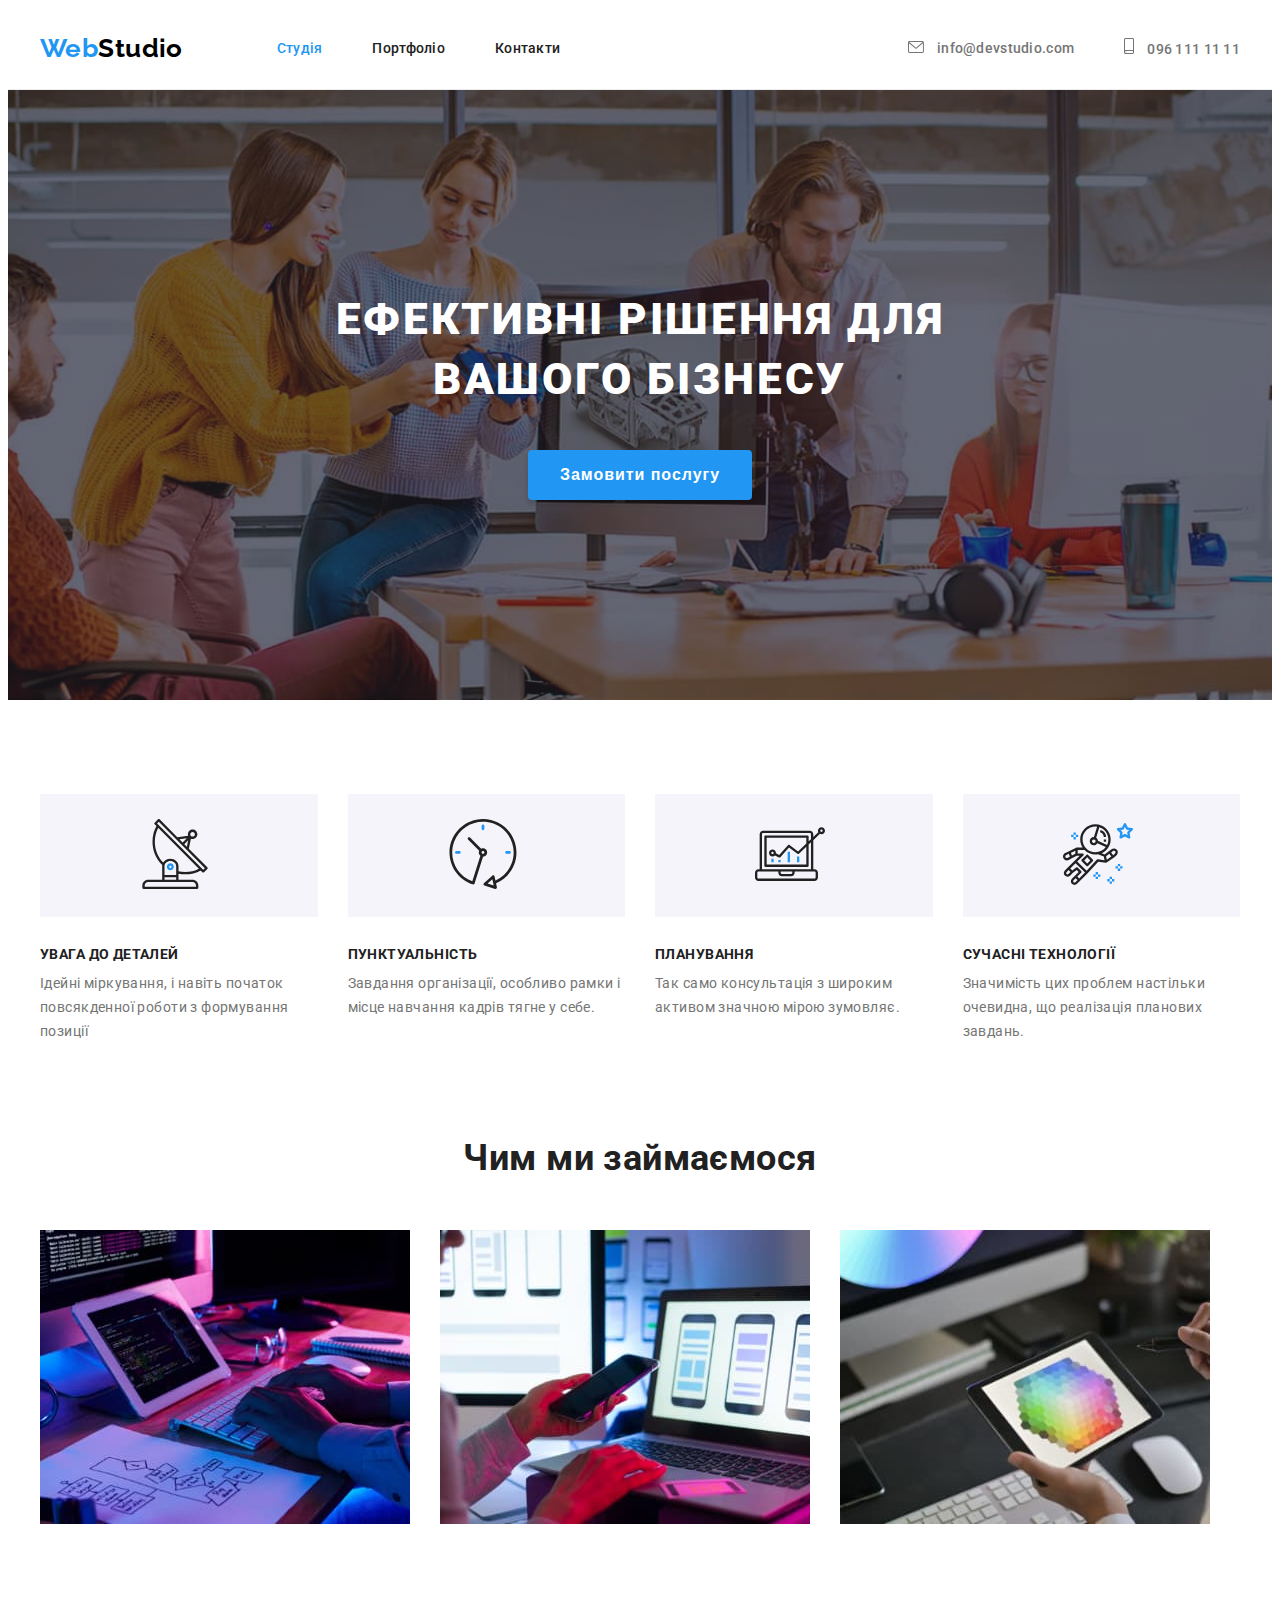
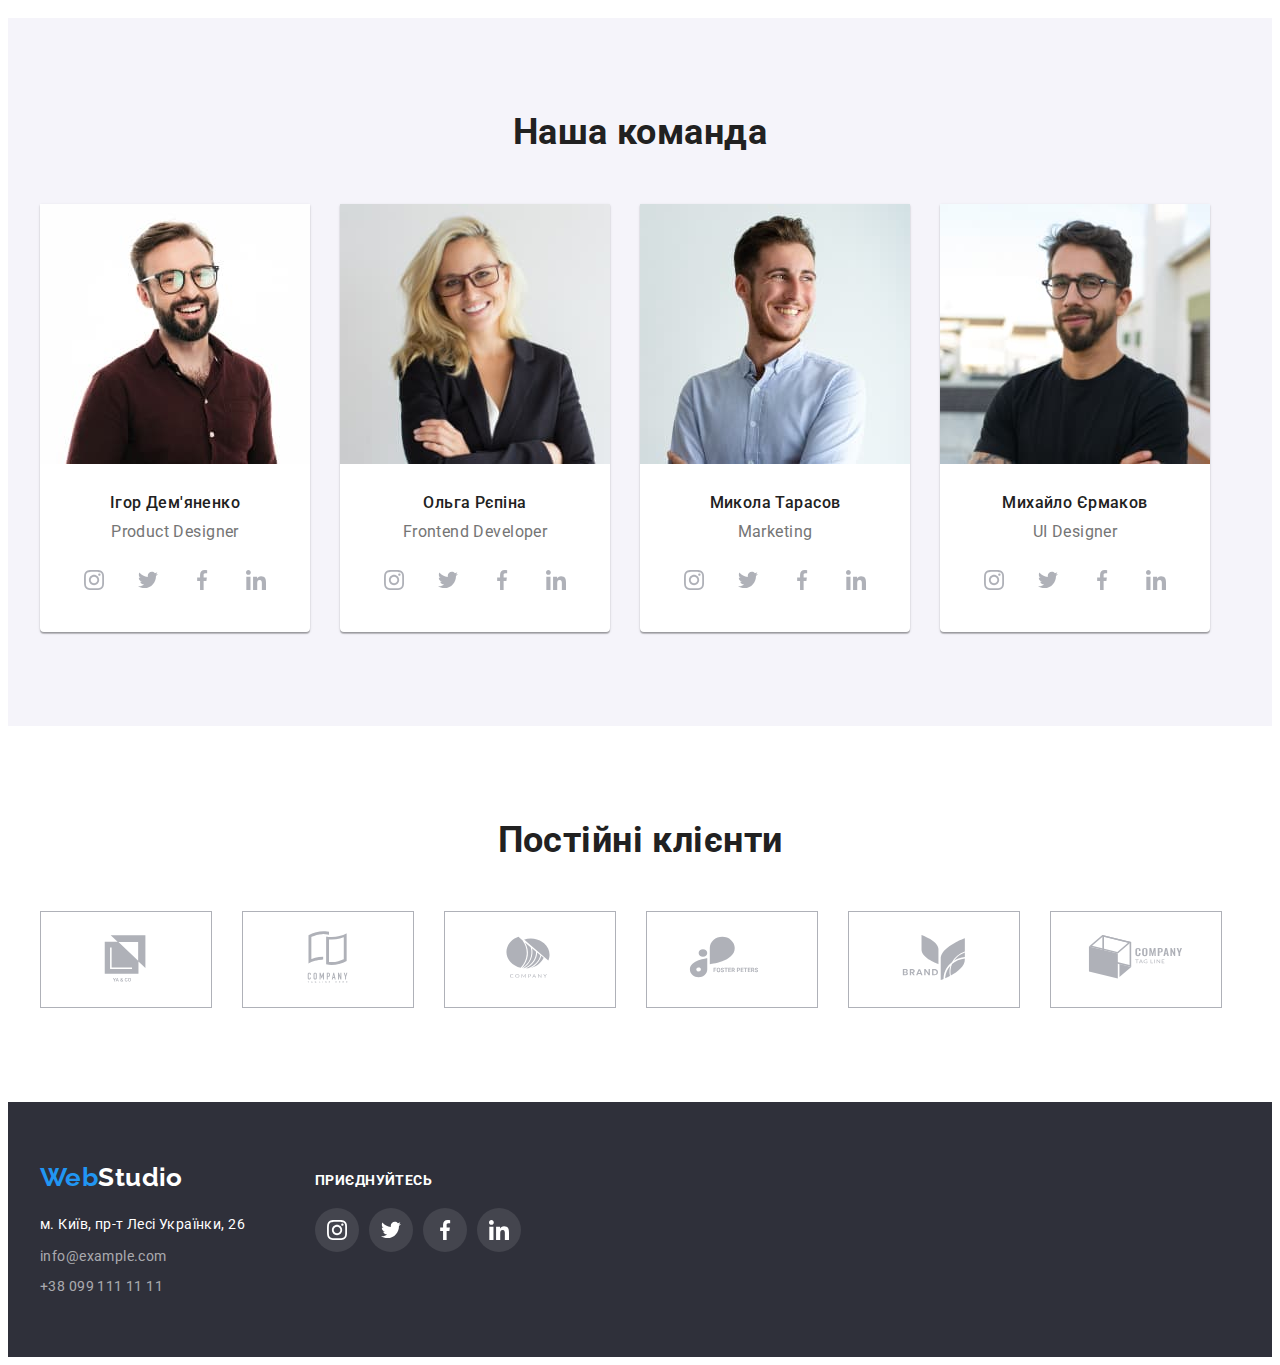
==== index.html @ a6b30263 "hw-4" ====
<!DOCTYPE html>
<html lang="uk">
  <head>
    <meta charset="UTF-8" />
    <meta http-equiv="X-UA-Compatible" content="IE=edge" />
    <meta name="viewport" content="width=device-width, initial-scale=1.0" />
    <!--fonts-raleway-roboto----------------->
    <link rel="preconnect" href="https://fonts.googleapis.com" />
    <link rel="preconnect" href="https://fonts.gstatic.com" crossorigin />
    <link
      href="https://fonts.googleapis.com/css2?family=Oleo+Script:wght@400;700&family=Raleway:wght@700&family=Roboto:wght@400;500;700;900&display=swap"
      rel="stylesheet"
    />
    <!--fonts-end----------------------------------->
    <!--normalazi----------------------------------->
    <link
      rel="stylesheet"
      href="https://cdnjs.cloudflare.com/ajax/libs/modern-normalize/1.1.0/modern-normalize.min.css"
      integrity="sha512-wpPYUAdjBVSE4KJnH1VR1HeZfpl1ub8YT/NKx4PuQ5NmX2tKuGu6U/JRp5y+Y8XG2tV+wKQpNHVUX03MfMFn9Q=="
      crossorigin="anonymous"
      referrerpolicy="no-referrer"
    />
    <!--normalize-end------------------------------->

    <link rel="stylesheet" href="./CSS/styles.css" />
    <title>WebStudio</title>
  </head>
  <body>
    <!--navigation-section-------------------->
    <header class="header">
      <div class="container header-container">
        <nav class="navigation">
          <!--Logo-------------------->
          <div class="logo-gen">
            <a class="link" href="#"
              ><span class="logo-blue">Web</span
              ><span class="logo">Studio</span></a
            >
          </div>
          <!--menu-buttons------ ------>
          <ul class="nav-list list hover">
            <li class="nav-list-menu">
              <a class="nav-list-item-active" href="./index.html">Студія</a>
            </li>
            <li class="nav-list-menu">
              <a class="nav-list-item" href="./portfolio.html">Портфоліо</a>
            </li>
            <li class="nav-list-menu">
              <a class="nav-list-item" href="#">Контакти</a>
            </li>
          </ul>
        </nav>
        <!--menu-buttons-end-------------------->
        <!--right------------------------------->
        <div class="menu-contact">
          <ul class="nav-list list">
            <li class="nav-list-menu hover">
              <a class="contact-mail" href="mailto:info@devstudio.com">
                <svg class="icon-envelope" width="16" height="12">
                  <use href="./images/icons.svg#envelope"></use>
                </svg>
                info@devstudio.com
              </a>
            </li>

            <li class="nav-list-menu">
              <a class="contact-number" href="tel:+380961111111">
                <svg class="icon-smartphone" width="10" height="16">
                  <use href="./images/icons.svg#smartphone"></use>
                </svg>
                096 111 11 11
              </a>
            </li>
          </ul>
        </div>
        <!--right-end---------------------------->
      </div>
      <!--container-end-->
    </header>

    <!--baner-section-------------->
    <main>
      <section class="banner">
        <div class="container">
          <h1>Ефективні рішення для вашого бізнесу</h1>
          <button type="button">Замовити послугу</button>
        </div>
        <!--container-end-->
      </section>

      <!--benefit-section--------->
      <section class="benefits-main">
        <div class="container">
          <h2 class="hide">Наші переваги</h2>
          <ul class="benefits-header">
            <li class="list benefit-items">
              <div class="icon-benefit-border">
                <svg width="70" height="70">
                  <use href="./images/icons.svg#antenna"></use>
                </svg>
              </div>
              <h3 class="">Увага до деталей</h3>
              <p>
                Ідейні міркування, і навіть початок повсякденної роботи з
                формування позиції
              </p>
            </li>
            <li class="list benefit-items">
              <div class="icon-benefit-border">
                <svg width="70" height="70">
                  <use href="./images/icons.svg#clock"></use>
                </svg>
              </div>
              <h3>Пунктуальність</h3>
              <p>
                Завдання організації, особливо рамки і місце навчання кадрів
                тягне у себе.
              </p>
            </li>
            <li class="list benefit-items">
              <div class="icon-benefit-border">
                <svg width="70" height="70">
                  <use href="./images/icons.svg#diagram"></use>
                </svg>
              </div>
              <h3>Планування</h3>
              <p>
                Так само консультація з широким активом значною мірою зумовляє.
              </p>
            </li>
            <li class="list benefit-items">
              <div class="icon-benefit-border">
                <svg width="70" height="70">
                  <use href="./images/icons.svg#astronaut"></use>
                </svg>
              </div>
              <h3>Сучасні технології</h3>
              <p>
                Значимість цих проблем настільки очевидна, що реалізація
                планових завдань.
              </p>
            </li>
          </ul>
        </div>
        <!--container-end-->
      </section>

      <!--an experience-->
      <section class="experience-main">
        <div class="container">
          <h2>Чим ми займаємося</h2>
          <ul class="img-experience-main list">
            <li class="">
              <img src="./images/coding.jpg" alt="программування" width="370" />
            </li>
            <li>
              <img
                src="./images/mob-dev.jpg"
                alt="розробка мобільних додатків"
                width="370"
              />
            </li>
            <li>
              <img
                src="./images/design-dev.jpg"
                alt="розробка дизайну"
                width="370"
              />
            </li>
          </ul>
        </div>
        <!--container-end-->
      </section>

      <!--our-command-section------>
      <section class="our-command-main">
        <div class="container">
          <h2>Наша команда</h2>
          <ul class="list our-command-card">
            <li class="our-command-persone">
              <!--person-1------------------>
              <img
                src="./images/igor-demyanenko.jpg"
                alt="Дизайнер"
                width="270"
              />
              <div class="persone">
                <h3>Ігор Дем'яненко</h3>
                <p lang="en">Product Designer</p>

                <ul class="list social-list">
                  <li class="">
                    <a class="social-link" href="">
                      <svg class="social-icon" width="20" height="20">
                        <use href="./images/icons.svg#instagram"></use>
                      </svg>
                    </a>
                  </li>
                  <li>
                    <a class="social-link" href="">
                      <svg class="social-icon" width="20" height="20">
                        <use href="./images/icons.svg#twitter"></use>
                      </svg>
                    </a>
                  </li>
                  <li>
                    <a class="social-link" href="">
                      <svg class="social-icon" width="20" height="20">
                        <use href="./images/icons.svg#facebook"></use>
                      </svg>
                    </a>
                  </li>
                  <li>
                    <a class="social-link" href="">
                      <svg class="social-icon" width="20" height="20">
                        <use href="./images/icons.svg#linkedin"></use>
                      </svg>
                    </a>
                  </li>
                </ul>
              </div>
            </li>
            <!--person-2--------------------->
            <li class="our-command-persone">
              <img src="./images/olga-repina.jpg" alt="Розробник" width="270" />
              <div class="persone">
                <h3>Ольга Рєпіна</h3>
                <p lang="en">Frontend Developer</p>

                <ul class="list social-list">
                  <li class="">
                    <a class="social-link" href="">
                      <svg class="social-icon" width="20" height="20">
                        <use href="./images/icons.svg#instagram"></use>
                      </svg>
                    </a>
                  </li>
                  <li>
                    <a class="social-link" href="">
                      <svg class="social-icon" width="20" height="20">
                        <use href="./images/icons.svg#twitter"></use>
                      </svg>
                    </a>
                  </li>
                  <li>
                    <a class="social-link" href="">
                      <svg class="social-icon" width="20" height="20">
                        <use href="./images/icons.svg#facebook"></use>
                      </svg>
                    </a>
                  </li>
                  <li>
                    <a class="social-link" href="">
                      <svg class="social-icon" width="20" height="20">
                        <use href="./images/icons.svg#linkedin"></use>
                      </svg>
                    </a>
                  </li>
                </ul>
              </div>
            </li>
            <!--persone-3--------------------->
            <li class="our-command-persone">
              <img
                src="./images/mikola-tarasov.jpg"
                alt="Маркетолог"
                width="270"
              />
              <div class="persone">
                <h3>Микола Тарасов</h3>
                <p lang="en">Marketing</p>

                <ul class="list social-list">
                  <li class="">
                    <a class="social-link" href="">
                      <svg class="social-icon" width="20" height="20">
                        <use href="./images/icons.svg#instagram"></use>
                      </svg>
                    </a>
                  </li>
                  <li>
                    <a class="social-link" href="">
                      <svg class="social-icon" width="20" height="20">
                        <use href="./images/icons.svg#twitter"></use>
                      </svg>
                    </a>
                  </li>
                  <li>
                    <a class="social-link" href="">
                      <svg class="social-icon" width="20" height="20">
                        <use href="./images/icons.svg#facebook"></use>
                      </svg>
                    </a>
                  </li>
                  <li>
                    <a class="social-link" href="">
                      <svg class="social-icon" width="20" height="20">
                        <use href="./images/icons.svg#linkedin"></use>
                      </svg>
                    </a>
                  </li>
                </ul>
              </div>
            </li>
            <!--person-4------------>
            <li class="our-command-persone">
              <img
                src="./images/mihailo-ermakov.jpg"
                alt="Дизайнер"
                width="270"
              />
              <div class="persone">
                <h3>Михайло Єрмаков</h3>
                <p lang="en">UI Designer</p>

                <ul class="list social-list">
                  <li class="">
                    <a class="social-link" href="">
                      <svg class="social-icon" width="20" height="20">
                        <use href="./images/icons.svg#instagram"></use>
                      </svg>
                    </a>
                  </li>
                  <li>
                    <a class="social-link" href="">
                      <svg class="social-icon" width="20" height="20">
                        <use href="./images/icons.svg#twitter"></use>
                      </svg>
                    </a>
                  </li>
                  <li>
                    <a class="social-link" href="">
                      <svg class="social-icon" width="20" height="20">
                        <use href="./images/icons.svg#facebook"></use>
                      </svg>
                    </a>
                  </li>
                  <li>
                    <a class="social-link" href="">
                      <svg class="social-icon" width="20" height="20">
                        <use href="./images/icons.svg#linkedin"></use>
                      </svg>
                    </a>
                  </li>
                </ul>
              </div>
            </li>
          </ul>
        </div>
        <!--container-end-->
      </section>
      <!--section-our-client--------->
      <section class="our-client-main">
        <div class="container">
          <h2>Постійні клієнти</h2>
          <ul class="list our-client-logo">
            <li class="client-logo">
              <a class="" href="#">
                <svg class="client-svg" width="106" height="60">
                  <use href="./images/icons.svg#Logo-1"></use>
                </svg>
              </a>
            </li>
            <li class="client-logo">
              <a href="#">
                <svg class="client-svg" width="106" height="60">
                  <use href="./images/icons.svg#Logo-2"></use>
                </svg>
              </a>
            </li>
            <li class="client-logo">
              <a href="#">
                <svg class="client-svg" width="106" height="60">
                  <use href="./images/icons.svg#Logo-3"></use>
                </svg>
              </a>
            </li>
            <li class="client-logo">
              <a href="">
                <svg class="client-svg" width="106" height="60">
                  <use href="./images/icons.svg#Logo-4"></use>
                </svg>
              </a>
            </li>
            <li class="client-logo">
              <a href="#">
                <svg class="client-svg" width="106" height="60">
                  <use href="./images/icons.svg#Logo-5"></use>
                </svg>
              </a>
            </li>
            <li class="client-logo">
              <a href="#">
                <svg class="client-svg" width="106" height="60">
                  <use href="./images/icons.svg#Logo-6"></use>
                </svg>
              </a>
            </li>
          </ul>
        </div>
        <!--container-end-->
      </section>
      <!--section-our-client-end------->
    </main>
    <!--footer------------------->

    <footer>
      <div class="container">
        <div class="column">
          <div class="column-right">
            <div class="logo-footer">
              <a href="#"
                ><span class="logo-blue">Web</span
                ><span class="logo-white">Studio</span></a
              >
            </div>

            <address>
              <p>м. Київ, пр-т Лесі Українки, 26</p>
              <ul class="list">
                <li>
                  <a class="link" href="mailto:info@example.com">
                    info@example.com
                  </a>
                </li>
                <li>
                  <a class="link" href="tel:+380991111111">
                    +38 099 111 11 11
                  </a>
                </li>
              </ul>
            </address>
          </div>

          <div class="address-social">
            <p>приєднуйтесь</p>
            <ul class="list icon-footer">
              <li>
                <a class="address-social-link" href="#">
                  <svg class="address-social-icon" width="20" height="20">
                    <use href="./images/icons.svg#instagram"></use>
                  </svg>
                </a>
              </li>
              <li>
                <a class="address-social-link" href="#">
                  <svg class="address-social-icon" width="20" height="20">
                    <use href="./images/icons.svg#twitter"></use>
                  </svg>
                </a>
              </li>
              <li>
                <a class="address-social-link" href="#">
                  <svg class="address-social-icon" width="20" height="20">
                    <use href="./images/icons.svg#facebook"></use>
                  </svg>
                </a>
              </li>
              <li>
                <a class="address-social-link" href="#">
                  <svg class="address-social-icon" width="20" height="20">
                    <use href="./images/icons.svg#linkedin"></use>
                  </svg>
                </a>
              </li>
            </ul>
          </div>
          <!--address-social-end-->
        </div>
        <!--column-end-->
      </div>
      <!--container-end-->
    </footer>

    <!--footer-end---------------------->
  </body>
</html>
---- CSS/styles.css ----
/*--null-styles-page-------------*/
.list {
  list-style: none;
}

.link {
  text-decoration: none;
}

body {
  font-family: "Roboto", sans-serif;
  letter-spacing: 0.03em;
  font-size: 14px;
  color: var(--text-color);
}

h1,
h2,
h3,
p {
  margin-top: 0;
  margin-bottom: 0;
}

ul,
ol {
  margin-top: 0;
  margin-bottom: 0;
  padding-left: 0;
}

img {
  display: block;
}

.container {
  width: 1200px;
  margin-left: auto;
  margin-right: auto;
  padding-left: 15px;
  padding-right: 15px;
}

:root {
  --hover-color: #2196f3;
  --h2-h3-color: #212121;
  --text-color: #757575;
  --icon-logo-color: #afb1b8;
  --bg-color-black: #2f303a;
  --logo-color-black: #000000;
  --white-color: #ffffff;
  --background-button-color: #f5f4fa;
  --adress-a-color: rgba(255, 255, 255, 0.6);
}
/*--null-styles-page-end----------*/
.header {
  padding-top: 25px;
  padding-bottom: 25px;
  border-bottom: 1px solid #ececec;
}
/*--NAVIGATION-SECTION------------*/
.header-container {
  display: flex;
  align-items: center;
}

.navigation {
  display: flex;
  align-items: center;
}
/*--logo-blue-part----------------*/
.logo-blue {
  font-family: "Raleway", sans-serif;
  font-style: normal;
  font-weight: 700;
  font-size: 26px;
  line-height: 1.19;
  color: var(--hover-color);
}
/*--logo-black-part-------------*/
.logo {
  font-family: "Raleway", sans-serif;
  font-style: normal;
  font-weight: 700;
  font-size: 26px;
  line-height: 1.19;
  color: var(--logo-color-black);
}

.logo-gen {
  margin-right: 94px;
}
/*--menu-------------------*/
.nav-list {
  display: flex;
  align-items: center;
}

.nav-list-menu:not(:last-child) {
  margin-right: 50px;
}

.nav-list-item {
  font-style: normal;
  font-weight: 500;
  font-size: 14px;
  line-height: 1.14;
  letter-spacing: 0.02em;
  color: var(--h2-h3-color);
  text-decoration: none;
}

.nav-list-item-active {
  font-style: normal;
  font-weight: 500;
  font-size: 14px;
  line-height: 1.14;
  letter-spacing: 0.02em;
  color: var(--hover-color);
  text-decoration: none;
}

.menu-contact {
  margin-left: auto;
}

.contact-mail {
  font-style: normal;
  font-weight: 500;
  font-size: 14px;
  line-height: 1.14;
  letter-spacing: 0.02em;
  color: var(--text-color);
  text-decoration: none;
}

.contact-number {
  font-style: normal;
  font-weight: 500;
  font-size: 14px;
  line-height: 1.14;
  letter-spacing: 0.02em;
  color: var(--text-color);
  text-decoration: none;
}

.hover a:hover,
.hover a:focus,
.icon-envelope:hover,
.icon-envelope:focus {
  color: var(--hover-color);
  fill: currentColor;
}

.icon-envelope {
  margin-right: 10px;
  fill: currentColor;
}

.icon-smartphone {
  margin-right: 10px;
}
/*--page-primary-baner-section-------*/
.banner {
  background: var(--bg-color-black);
  background-image: radial-gradient(
      rgba(47, 48, 58, 0.4),
      rgba(47, 48, 58, 0.4)
    ),
    url(../images/hero.jpg);
  background-repeat: no-repeat;
  background-position: center;
  background-size: cover;
  padding: 200px 0;
}

.banner h1 {
  width: 696px;
  margin-left: auto;
  margin-right: auto;
  font-style: normal;
  font-weight: 900;
  font-size: 44px;
  line-height: 1.36;
  text-align: center;
  letter-spacing: 0.06em;
  text-transform: uppercase;
  color: var(--white-color);
}

.banner button {
  font-style: normal;
  font-weight: 700;
  font-size: 16px;
  line-height: 1.87;
  display: flex;
  align-items: center;
  text-align: center;
  letter-spacing: 0.06em;
  color: var(--white-color);
  padding: 10px 32px 10px 32px;
  margin-top: 40px;
  margin-left: auto;
  margin-right: auto;
  background: var(--hover-color);
  box-shadow: 0px 4px 4px rgba(0, 0, 0, 0.15);
  border-radius: 4px;
  border: none;
  cursor: pointer;
}
/*--benefits-section---------------*/
.hide {
  display: none;
}

.benefits-header {
  display: flex;
  gap: 30px;
}

.benefits-header:not(:last-child) {
  padding-right: 30px;
}

.benefit-items {
  flex-basis: calc((100% - 90px) / 4);
}

.benefits-main {
  padding: 94px 0;
}

.icon-benefit-border {
  background-color: #f5f4fa;
  padding: 25px 100px;
}

.icon-benefit-border:not(:last-child) {
  margin-bottom: 30px;
}

.benefits-main h3 {
  font-style: normal;
  font-weight: 700;
  font-size: 14px;
  line-height: 1.14;
  text-transform: uppercase;
  color: var(--h2-h3-color);
  margin-bottom: 10px;
}

.benefits-main p {
  font-style: normal;
  font-size: 14px;
  line-height: 1.71;
  color: var(--text-color);
  word-wrap: break-word;
}
/*--experience-section----------*/
.experience-main {
  padding-top: 0px;
  padding-bottom: 94px;
}

.experience-main h2,
.our-command-main h2,
.our-client-main h2 {
  font-style: normal;
  font-weight: 700;
  font-size: 36px;
  line-height: 1.16;
  text-align: center;
  color: var(--h2-h3-color);
  margin-bottom: 50px;
}

.img-experience-main {
  display: flex;
  gap: 30px;
}

.our-command-main {
  background-color: #f5f4fa;
  padding: 94px 0;
}

.our-command-card {
  display: flex;
  gap: 30px;
}

.our-command-persone {
  background-color: #ffffff;
  border-bottom-left-radius: 4px;
  border-bottom-right-radius: 4px;
  box-shadow: 0px 2px 1px rgb(0, 0, 0, 0.2), 0px 1px 1px rgba(0, 0, 0, 0.14),
    0px 1px 3px rgba(0, 0, 0, 0.12);
}

.persone {
  padding: 30px 32px;
}

.our-command-main h3 {
  font-style: normal;
  font-weight: 500;
  font-size: 16px;
  line-height: 1.18;
  text-align: center;
  color: var(--h2-h3-color);
  margin-bottom: 10px;
}

.our-command-main p {
  font-style: normal;
  font-size: 16px;
  line-height: 1.18;
  text-align: center;
  color: var(--text-color);
}
.social-list {
  display: flex;
  justify-content: space-between;
}

.social-link {
  display: flex;
  align-items: center;
  justify-content: center;
  width: 44px;
  height: 44px;
  border-radius: 50%;
  margin-top: 16px;
}

.social-icon {
  fill: var(--icon-logo-color);
}

.social-link:hover .social-icon,
.social-link:focus .social-icon {
  fill: #ffffff;
}

.social-link:hover,
.social-link:focus {
  background-color: var(--hover-color);
}

/*--our-clients-section---------*/
.our-client-main {
  padding: 94px 0;
}

.our-client-logo {
  display: flex;
}

.client-svg {
  fill: var(--icon-logo-color);
}
.client-logo {
  border: 1px solid var(--icon-logo-color);
  padding: 16px 32px;
}

.client-logo:not(:last-child) {
  margin-right: 30px;
}

.client-logo:hover .client-svg,
.client-logo:focus .client-svg {
  fill: var(--hover-color);
}

.client-logo:hover,
.client-logo:focus {
  border-color: var(--hover-color);
}

/*--PAGE-PORTFOLIO-------*/

.portfolio {
  padding: 94px 0;
}
/*--filter-section----------*/
.btn-filter {
  display: flex;
  gap: 8px;
  margin-bottom: 50px;
  justify-content: center;
}

.portfolio button {
  font-family: "Roboto", sans-serif;
  font-style: normal;
  white-space: nowrap;
  font-weight: 500;
  font-size: 16px;
  line-height: 1.62;
  color: var(--h2-h3-color);
  background: var(--background-button-color);
  border-radius: 4px;
  padding: 6px 25px;
  border: none;
  cursor: pointer;
}

.portfolio button:hover,
.portfolio button:focus {
  background: var(--hover-color);
  box-shadow: 0px 3px 1px rgba(0, 0, 0, 0.1), 0px 1px 2px rgba(0, 0, 0, 0.08),
    0px 2px 2px rgba(0, 0, 0, 0.12);
  border-radius: 4px;
  border: none;
  color: var(--white-color);
}
/*--portfolio-items-----------*/
.project-items {
  display: flex;
  flex-wrap: wrap;
  gap: 30px;
}

.project-items:not(:last-child) {
  margin-bottom: 30px;
  margin-right: 30px;
}

.project-items-card {
  box-sizing: border-box;
  width: 370px;
  flex-basis: calc((100% - 60px) / 3);
}

.project-description {
  padding: 20px 24px 20px 24px;
  border: 1px solid #eeeeee;
  border-top: 0;
}

.project-items h2 {
  font-weight: 700;
  font-size: 18px;
  line-height: 2;
  letter-spacing: 0.06em;
  color: var(--h2-h3-color);
  margin-bottom: 4px;
}

.project-items p {
  font-style: normal;
  font-size: 16px;
  line-height: 1.85;
  color: var(--text-color);
}

.project-items-card:hover,
.project-items-card:focus {
  box-shadow: 1px 4px 6px rgba(0, 0, 0, 0.16), 0px 4px 4px rgba(0, 0, 0, 0.06),
    0px 1px 1px rgba(0, 0, 0, 0.12);
}

/*--FOOTER-SECTION-------*/
footer {
  background: var(--bg-color-black);
  padding-top: 60px;
  padding-bottom: 60px;
}

.column {
  display: flex;
}

footer a {
  text-decoration: none;
}

.logo-footer {
  margin-bottom: 20px;
}

.logo-white {
  font-family: "Raleway", sans-serif;
  font-style: normal;
  font-weight: 700;
  font-size: 26px;
  line-height: 1.19;
  color: var(--white-color);
}

address p {
  font-family: "Roboto", sans-serif;
  font-style: normal;
  font-size: 14px;
  line-height: 1.71;
  color: var(--white-color);
  margin-bottom: 9px;
}

address a {
  font-family: "Roboto", sans-serif;
  font-style: normal;
  font-size: 14px;
  line-height: 1.5;
  color: var(--adress-a-color);
}

address li:not(:last-child) {
  margin-bottom: 9px;
}

.address-social {
  padding-top: 10px;
  margin-left: 70px;
}

.address-social p {
  font-family: "Roboto", sans-serif;
  font-weight: 700;
  font-size: 14px;
  line-height: 16px;
  color: #ffffff;
  text-transform: uppercase;
  margin-bottom: 20px;
}

.icon-footer {
  display: flex;
  gap: 10px;
}

.address-social-icon {
  fill: #ffffff;
}

.address-social-link {
  display: flex;
  width: 44px;
  height: 44px;
  border-radius: 50%;
  background-color: rgba(255, 255, 255, 0.1);
  align-items: center;
  justify-content: center;
}

.address-social-link:hover,
.address-social-link:focus {
  background-color: var(--hover-color);
}
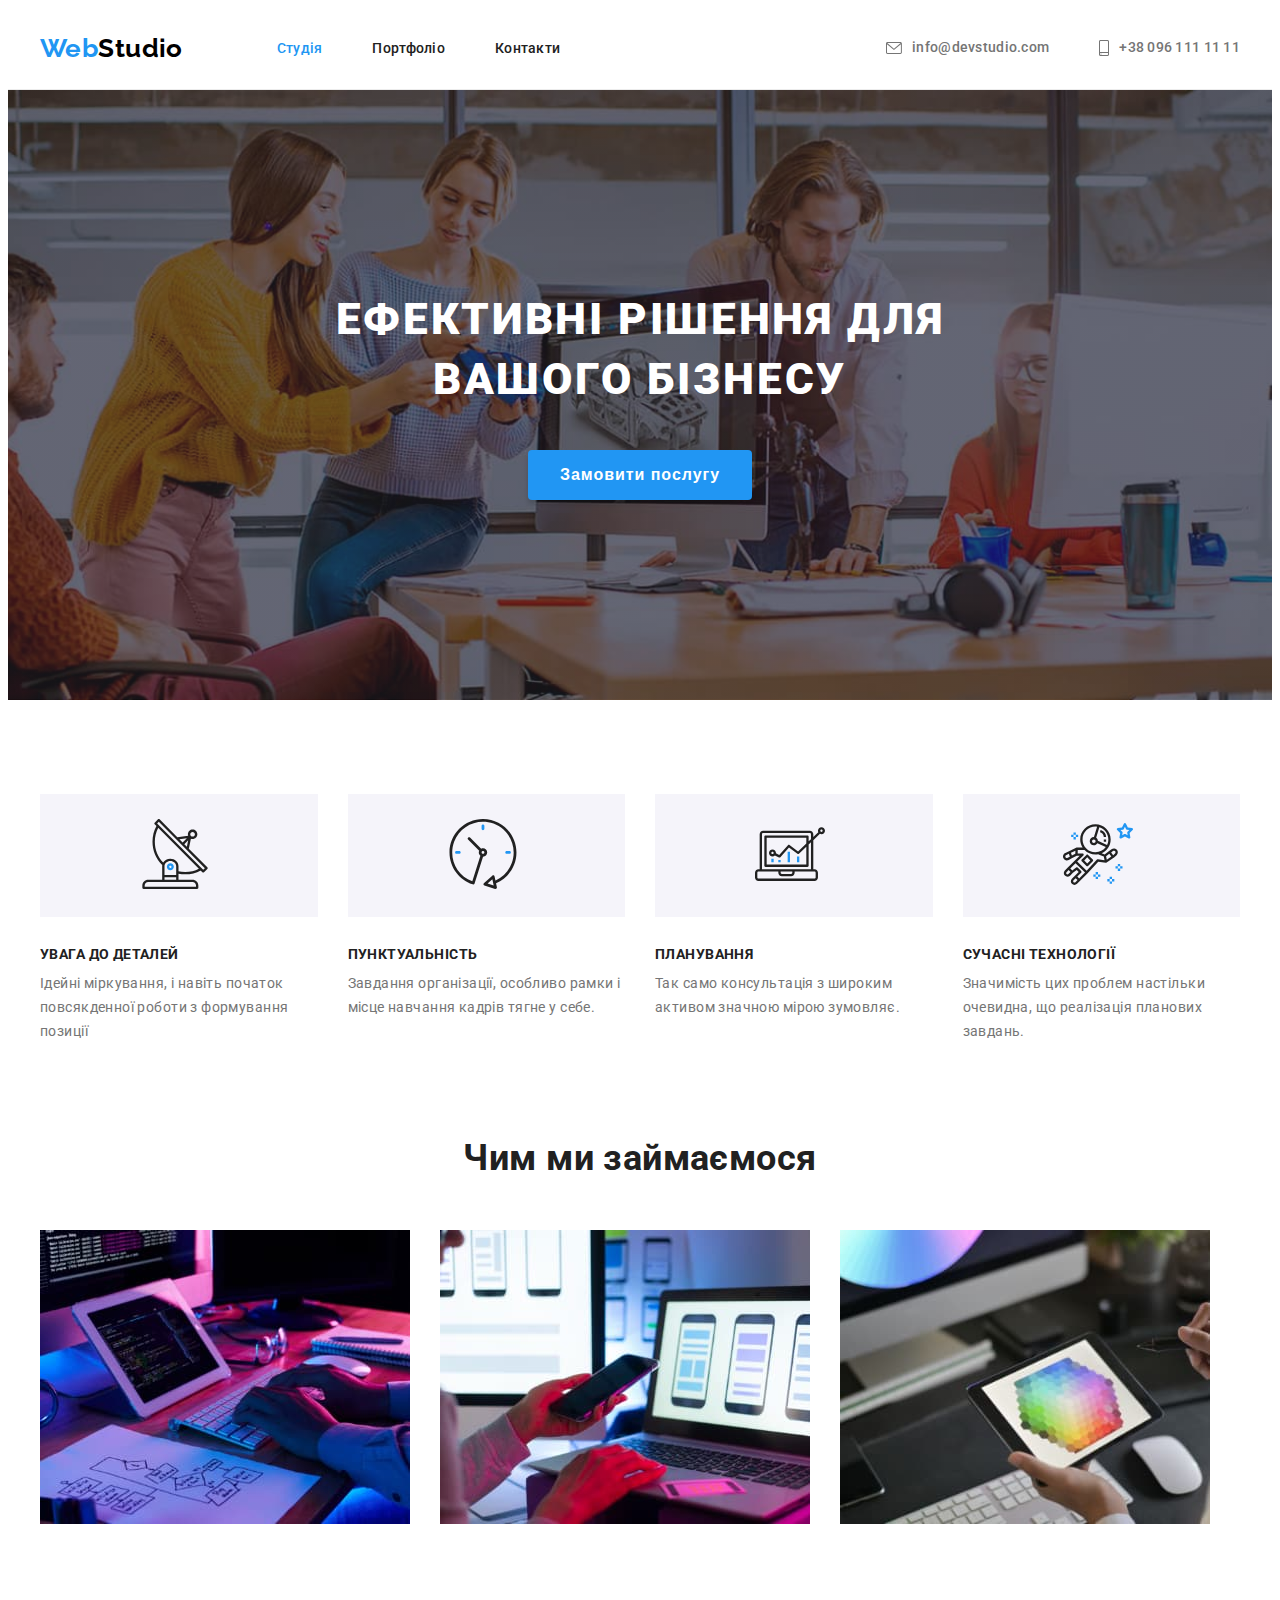
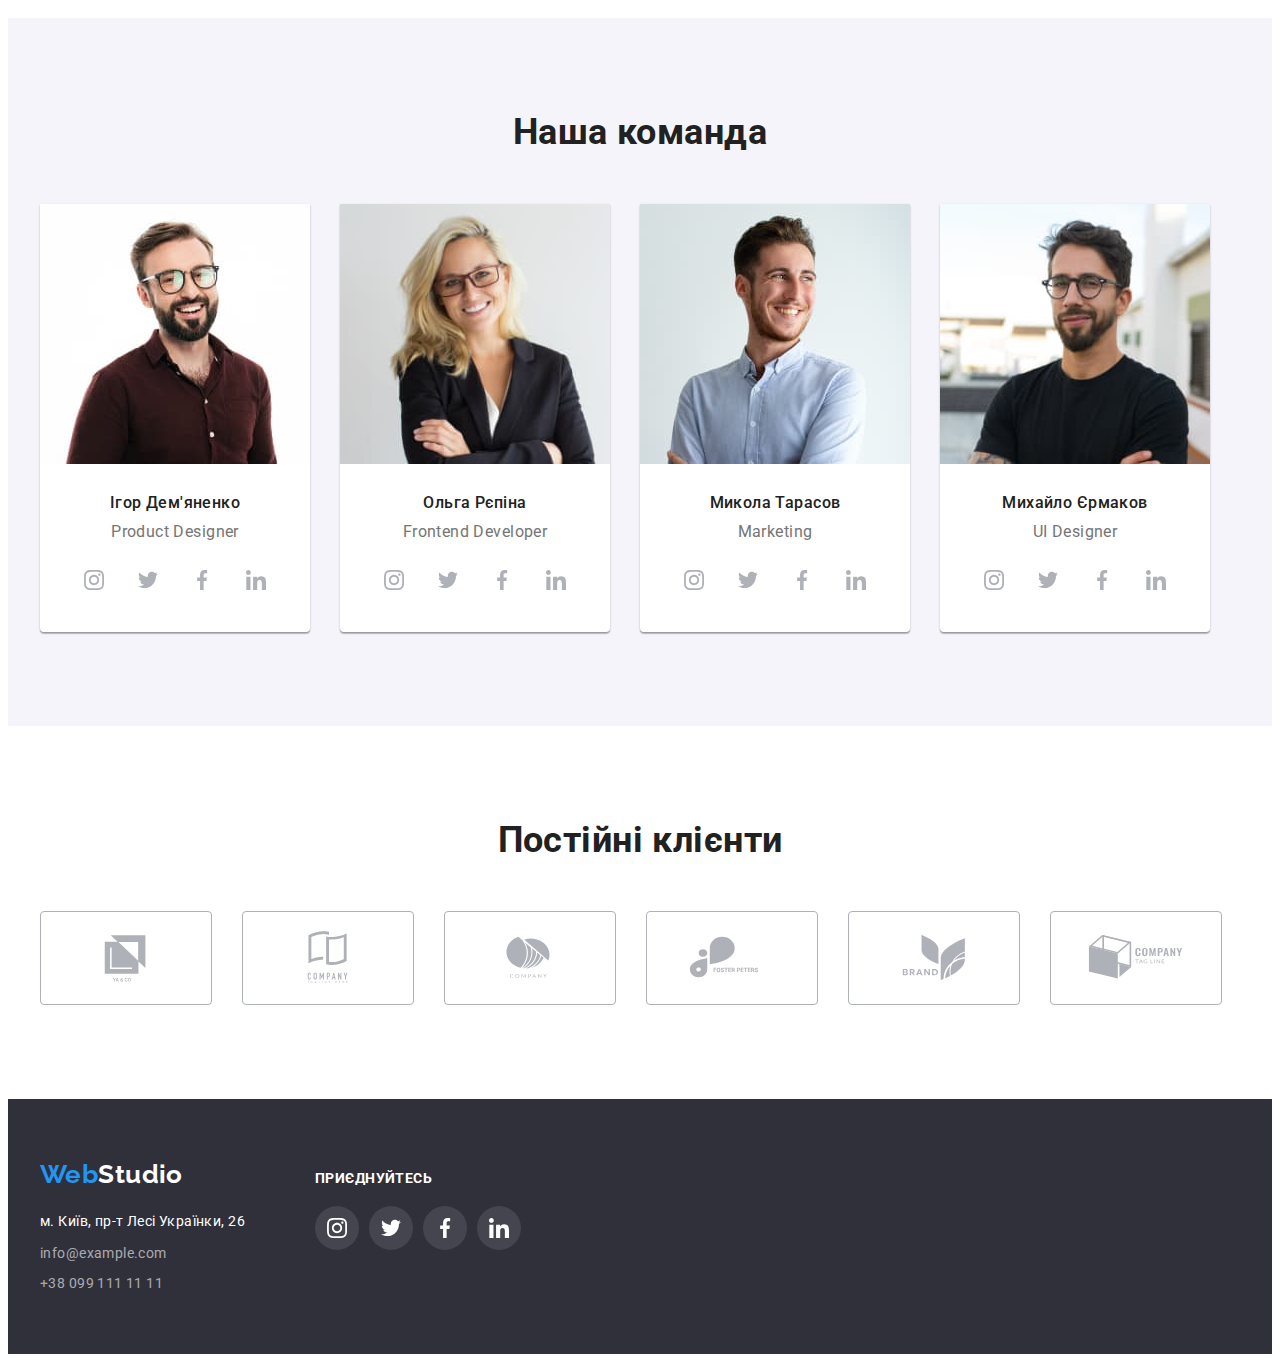
==== commit 36946a21: "HW-4 fixed" ====
--- a/index.html
+++ b/index.html
@@ -50,8 +50,8 @@
             </li>
           </ul>
         </nav>
-        <!--menu-buttons-end-------------------->
-        <!--right------------------------------->
+        <!--menu-buttons-end----------------->
+        <!--right---------------------------->
         <div class="menu-contact">
           <ul class="nav-list list">
             <li class="nav-list-menu hover">
@@ -63,12 +63,12 @@
               </a>
             </li>
 
-            <li class="nav-list-menu">
+            <li class="nav-list-menu hover">
               <a class="contact-number" href="tel:+380961111111">
                 <svg class="icon-smartphone" width="10" height="16">
                   <use href="./images/icons.svg#smartphone"></use>
                 </svg>
-                096 111 11 11
+                +38 096 111 11 11
               </a>
             </li>
           </ul>
@@ -354,43 +354,43 @@
         <div class="container">
           <h2>Постійні клієнти</h2>
           <ul class="list our-client-logo">
-            <li class="client-logo">
-              <a class="" href="#">
+            <li class="client-logo-step">
+              <a class="client-logo" href="#">
                 <svg class="client-svg" width="106" height="60">
                   <use href="./images/icons.svg#Logo-1"></use>
                 </svg>
               </a>
             </li>
-            <li class="client-logo">
-              <a href="#">
+            <li class="client-logo-step">
+              <a class="client-logo" href="#">
                 <svg class="client-svg" width="106" height="60">
                   <use href="./images/icons.svg#Logo-2"></use>
                 </svg>
               </a>
             </li>
-            <li class="client-logo">
-              <a href="#">
+            <li class="client-logo-step">
+              <a class="client-logo" href="#">
                 <svg class="client-svg" width="106" height="60">
                   <use href="./images/icons.svg#Logo-3"></use>
                 </svg>
               </a>
             </li>
-            <li class="client-logo">
-              <a href="">
+            <li class="client-logo-step">
+              <a class="client-logo" href="">
                 <svg class="client-svg" width="106" height="60">
                   <use href="./images/icons.svg#Logo-4"></use>
                 </svg>
               </a>
             </li>
-            <li class="client-logo">
-              <a href="#">
+            <li class="client-logo-step">
+              <a class="client-logo" href="#">
                 <svg class="client-svg" width="106" height="60">
                   <use href="./images/icons.svg#Logo-5"></use>
                 </svg>
               </a>
             </li>
-            <li class="client-logo">
-              <a href="#">
+            <li class="client-logo-step">
+              <a class="client-logo" href="#">
                 <svg class="client-svg" width="106" height="60">
                   <use href="./images/icons.svg#Logo-6"></use>
                 </svg>
--- a/CSS/styles.css
+++ b/CSS/styles.css
@@ -125,6 +125,7 @@
 }
 
 .contact-mail {
+  display: flex;
   font-style: normal;
   font-weight: 500;
   font-size: 14px;
@@ -132,9 +133,12 @@
   letter-spacing: 0.02em;
   color: var(--text-color);
   text-decoration: none;
+  align-items: center;
+  justify-content: center;
 }
 
 .contact-number {
+  display: flex;
   font-style: normal;
   font-weight: 500;
   font-size: 14px;
@@ -142,12 +146,16 @@
   letter-spacing: 0.02em;
   color: var(--text-color);
   text-decoration: none;
+  align-items: center;
+  justify-content: center;
 }
 
 .hover a:hover,
 .hover a:focus,
 .icon-envelope:hover,
-.icon-envelope:focus {
+.icon-envelope:focus,
+.icon-smartphone:hover,
+.icon-smartphone:focus {
   color: var(--hover-color);
   fill: currentColor;
 }
@@ -159,6 +167,7 @@
 
 .icon-smartphone {
   margin-right: 10px;
+  fill: currentColor;
 }
 /*--page-primary-baner-section-------*/
 .banner {
@@ -360,11 +369,15 @@
   fill: var(--icon-logo-color);
 }
 .client-logo {
+  display: flex;
   border: 1px solid var(--icon-logo-color);
+  border-radius: 4px;
   padding: 16px 32px;
-}
-
-.client-logo:not(:last-child) {
+  align-items: center;
+  justify-content: center;
+}
+
+.client-logo-step:not(:last-child) {
   margin-right: 30px;
 }
 
@@ -470,6 +483,7 @@
 
 .column {
   display: flex;
+  align-items: baseline;
 }
 
 footer a {
@@ -511,7 +525,6 @@
 }
 
 .address-social {
-  padding-top: 10px;
   margin-left: 70px;
 }
 
